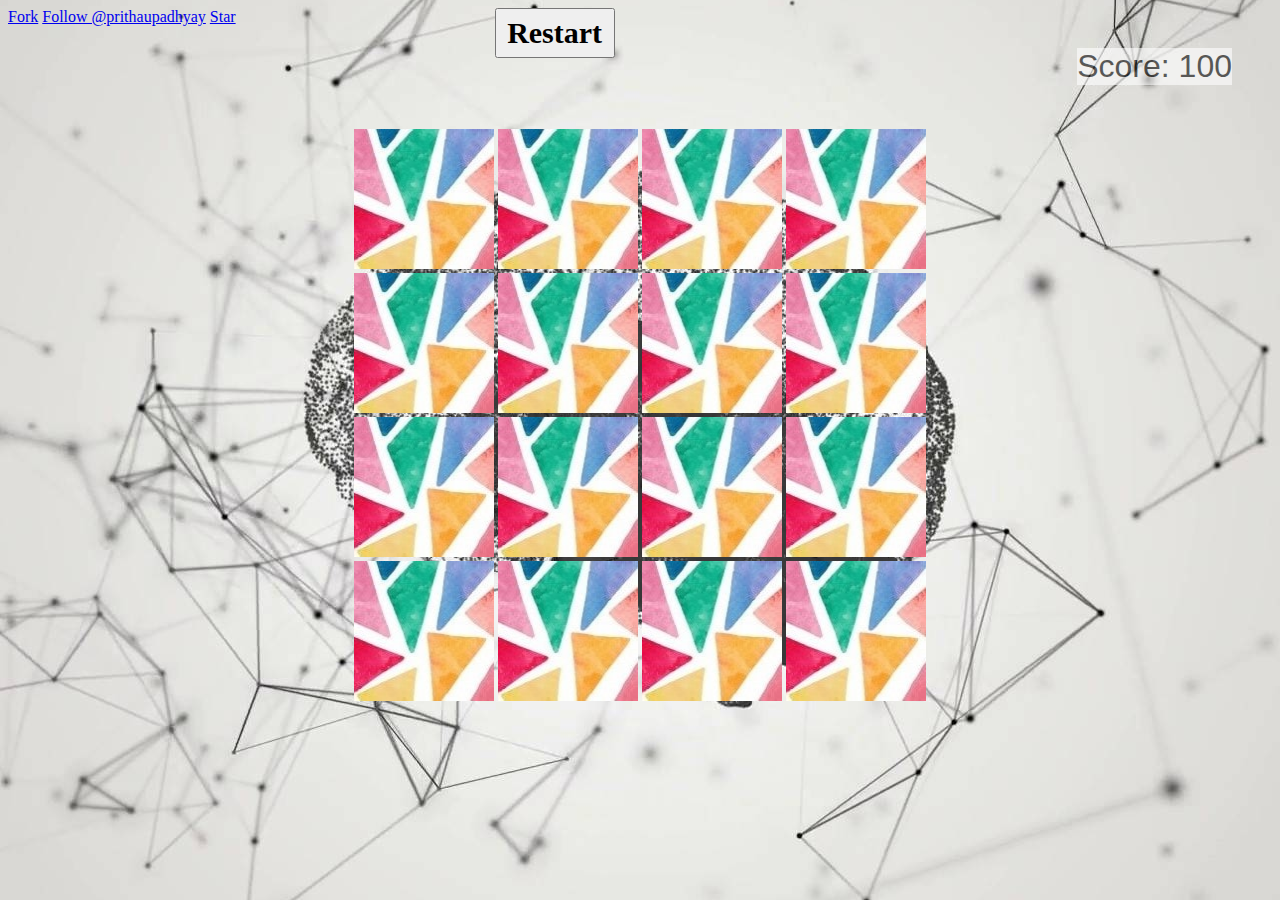
==== memory.html @ 2ec121fa "conflicts r resolved" ====
<!DOCTYPE html>
<!--[if lt IE 7]>      <html class="no-js lt-ie9 lt-ie8 lt-ie7"> <![endif]-->
<!--[if IE 7]>         <html class="no-js lt-ie9 lt-ie8"> <![endif]-->
<!--[if IE 8]>         <html class="no-js lt-ie9"> <![endif]-->
<!--[if gt IE 8]><!--> <html class="no-js"> <!--<![endif]-->
	<head>
		<meta charset="utf-8">
		<meta http-equiv="X-UA-Compatible" content="IE=edge">
		<title>Memory-Game</title>
		<meta name="description" content="">
		<meta name="viewport" content="width=device-width, initial-scale=1">
		<link rel="shortcut icon" type="image/x-icon" href="image/favicon.ico" />
		<link rel="stylesheet" type="text/css" href="css/memory.css">
		<script type="text/javascript" src="js/memory.js"></script>
	</head>
	<body>
		<!--[if lt IE 7]>
			<p class="browsehappy">You are using an <strong>outdated</strong> browser. Please <a href="#">upgrade your browser</a> to improve your experience.</p>
		<![endif]-->

		<header class="top-bar">
			<div class="col-13">
				<a class="github-button" href="https://github.com/prithaupadhyay/Memory-Game/fork" data-icon="octicon-repo-forked" data-size="large" data-show-count="true" aria-label="Fork prithaupadhyay/Memory-Game on GitHub">Fork</a>
				<a class="github-button" href="https://github.com/prithaupadhyay" data-size="large" data-show-count="true" aria-label="Follow @prithaupadhyay on GitHub">Follow @prithaupadhyay</a>
				<a class="github-button" href="https://github.com/prithaupadhyay/Memory-Game" data-icon="octicon-star" data-size="large" data-show-count="true" aria-label="Star prithaupadhyay/Memory-Game on GitHub">Star</a>
			</div>
			<div class="col-13">
				<button onclick="window.location.reload()" id="newgame" data-size="large"><b>Restart</b></button>
			</div>
			<div class="col-13">
        <div class="score-box" id="score">Score: 100</div>
        <div class="name-box" id="nameBox"></div>      
      </div>
      

		</header>

		<main class="main">
			<div id="boxes">
				<img class="box" id="box-0" src="image/pattern.jpg" onclick="change('box-0')" >
				<img class="box" id="box-1" src="image/pattern.jpg" onclick="change('box-1')" >
				<img class="box" id="box-2" src="image/pattern.jpg" onclick="change('box-2')" >			
				<img class="box" id="box-3" src="image/pattern.jpg" onclick="change('box-3')"> </br>
				<img class="box" id="box-4" src="image/pattern.jpg" onclick="change('box-4')">
				<img class="box" id="box-5" src="image/pattern.jpg" onclick="change('box-5')">
				<img class="box" id="box-6" src="image/pattern.jpg" onclick="change('box-6')">
				<img class="box" id="box-7" src="image/pattern.jpg" onclick="change('box-7')"></br>
				<img class="box" id="box-8" src="image/pattern.jpg" onclick="change('box-8')">
				<img class="box" id="box-9" src="image/pattern.jpg" onclick="change('box-9')">
				<img class="box" id="box-10" src="image/pattern.jpg" onclick="change('box-10')">
				<img class="box" id="box-11" src="image/pattern.jpg" onclick="change('box-11')"></br>
				<img class="box" id="box-12" src="image/pattern.jpg" onclick="change('box-12')">
				<img class="box" id="box-13" src="image/pattern.jpg" onclick="change('box-13')">
				<img class="box" id="box-14" src="image/pattern.jpg" onclick="change('box-14')">
				<img class="box" id="box-15" src="image/pattern.jpg" onclick="change('box-15')">
			</div>
		</main>
		
		<script async defer src="https://buttons.github.io/buttons.js"></script>
	</body>
</html>
---- css/memory.css ----
body { 
	background-image: url('../image/back.jpg');
    background-repeat: no-repeat;
    background-attachment: fixed;
    background-position: center; 
}

#boxes {
	margin: 0 auto;
	display: inline-block;
}

div.score-box{
	margin: 40px;
  background-color: #ffffff;
	opacity: 0.6;
	padding: 1;
	filter: alpha(opacity=60);
	overflow-wrap: normal;
	font-family: "Helvetica Neue", Helvetica, Arial, sans-serif; 
	font-size: 32px;
}

div.name-box{
	margin: 40px;
  background-color: #ffffff;
	opacity: 0.6;
	padding: 1;
	filter: alpha(opacity=60);
	overflow-wrap: normal;
	font-family: "Helvetica Neue", Helvetica, Arial, sans-serif; 
  font-size: 32px;
  float: right;
}

#score {
	float: right;
	color:black;
	font-family: "Helvetica Neue", Helvetica, Arial, sans-serif; 
}

#newgame {
	align-content: center;
	margin-left:15.5%;
	height: 50px;
	width: 120px;
	font-family: Palatino;
	font-size: 30px;
}

.top-bar {
	width: 100%;
	display: inline-block;
}
.col-13 {
	width: 33.333%;
	display: inline-block;
	float: left;
}
.main {
	width: 100%;
	text-align: center;
	display: block;
	position: relative;
}

/* fixe size of the cards */
.box {
	width: 140px;
	height: 140px;
}
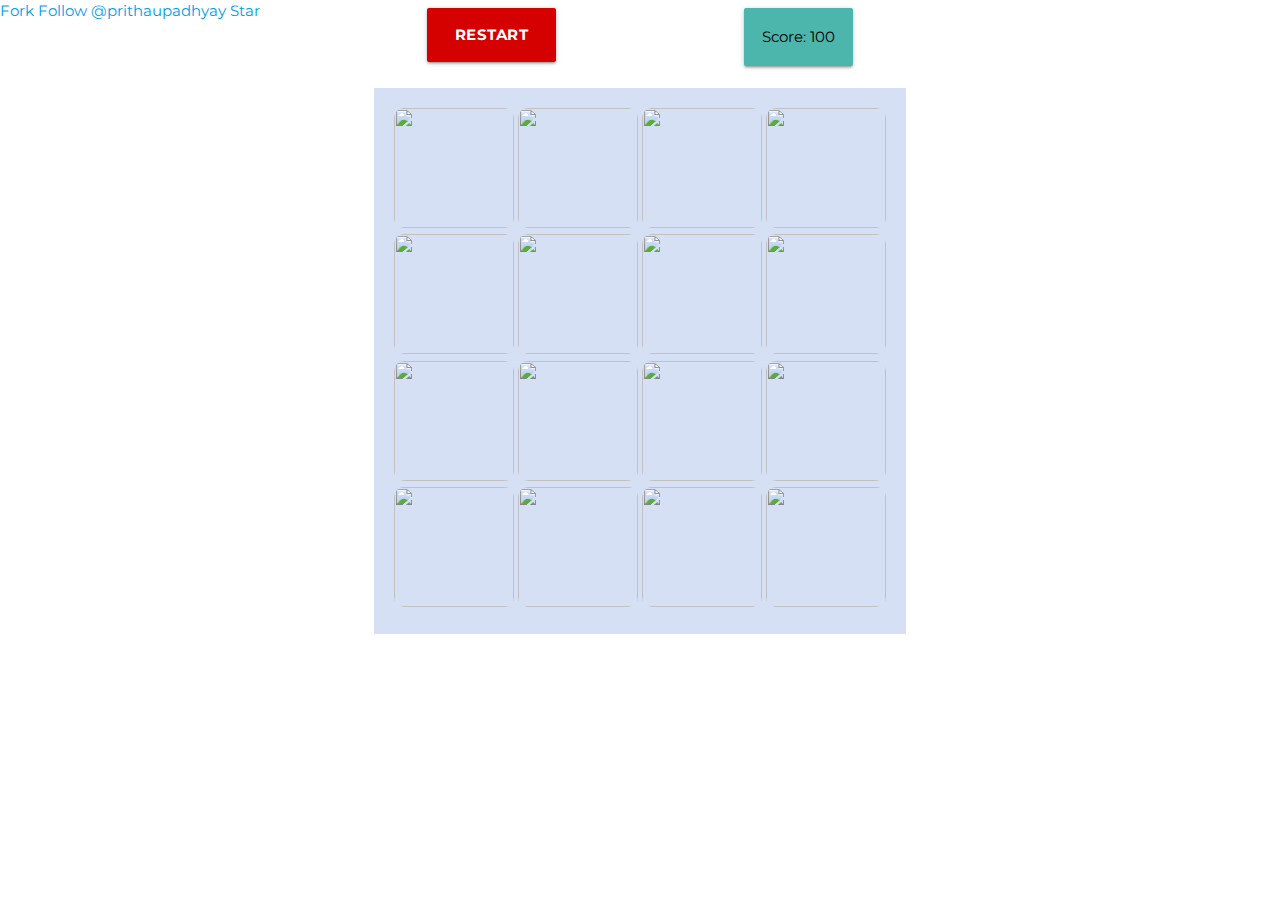
==== commit a1249ee4: "Merge c9aeec223b2900719124c784b99b8e556495a9ef into 7ae0ef8dab03004ec403d3269e22f4e4272beb1a" ====
--- a/memory.html
+++ b/memory.html
@@ -2,7 +2,8 @@
 <!--[if lt IE 7]>      <html class="no-js lt-ie9 lt-ie8 lt-ie7"> <![endif]-->
 <!--[if IE 7]>         <html class="no-js lt-ie9 lt-ie8"> <![endif]-->
 <!--[if IE 8]>         <html class="no-js lt-ie9"> <![endif]-->
-<!--[if gt IE 8]><!--> <html class="no-js"> <!--<![endif]-->
+<!--[if gt IE 8]><!-->
+<html class="no-js"> <!--<![endif]-->
 	<head>
 		<meta charset="utf-8">
 		<meta http-equiv="X-UA-Compatible" content="IE=edge">
@@ -10,9 +11,18 @@
 		<meta name="description" content="">
 		<meta name="viewport" content="width=device-width, initial-scale=1">
 		<link rel="shortcut icon" type="image/x-icon" href="image/favicon.ico" />
+		<link href="https://fonts.googleapis.com/css?family=Montserrat:400,700" rel="stylesheet">
 		<link rel="stylesheet" type="text/css" href="css/memory.css">
 		<script type="text/javascript" src="js/memory.js"></script>
+		<!-- Compiled and minified CSS -->
+	  <link rel="stylesheet" href="https://cdnjs.cloudflare.com/ajax/libs/materialize/1.0.0/css/materialize.min.css">
+
+	  <!-- Compiled and minified JavaScript -->
+	  <script src="https://cdnjs.cloudflare.com/ajax/libs/materialize/1.0.0/js/materialize.min.js"></script>
+
 	</head>
+
+
 	<body>
 		<!--[if lt IE 7]>
 			<p class="browsehappy">You are using an <strong>outdated</strong> browser. Please <a href="#">upgrade your browser</a> to improve your experience.</p>
@@ -25,37 +35,33 @@
 				<a class="github-button" href="https://github.com/prithaupadhyay/Memory-Game" data-icon="octicon-star" data-size="large" data-show-count="true" aria-label="Star prithaupadhyay/Memory-Game on GitHub">Star</a>
 			</div>
 			<div class="col-13">
-				<button onclick="window.location.reload()" id="newgame" data-size="large"><b>Restart</b></button>
+				<a class="waves-effect red accent-4 btn-large" onclick="window.location.reload()" id="newgame" data-size="large"><b>Restart</b></a>
+				<div class="card-panel teal lighten-2" id="score">Score: 100</div>
 			</div>
-			<div class="col-13">
-        <div class="score-box" id="score">Score: 100</div>
-        <div class="name-box" id="nameBox"></div>      
-      </div>
-      
-
+			</div>
 		</header>
 
 		<main class="main">
 			<div id="boxes">
-				<img class="box" id="box-0" src="image/pattern.jpg" onclick="change('box-0')" >
-				<img class="box" id="box-1" src="image/pattern.jpg" onclick="change('box-1')" >
-				<img class="box" id="box-2" src="image/pattern.jpg" onclick="change('box-2')" >			
-				<img class="box" id="box-3" src="image/pattern.jpg" onclick="change('box-3')"> </br>
-				<img class="box" id="box-4" src="image/pattern.jpg" onclick="change('box-4')">
-				<img class="box" id="box-5" src="image/pattern.jpg" onclick="change('box-5')">
-				<img class="box" id="box-6" src="image/pattern.jpg" onclick="change('box-6')">
-				<img class="box" id="box-7" src="image/pattern.jpg" onclick="change('box-7')"></br>
-				<img class="box" id="box-8" src="image/pattern.jpg" onclick="change('box-8')">
-				<img class="box" id="box-9" src="image/pattern.jpg" onclick="change('box-9')">
-				<img class="box" id="box-10" src="image/pattern.jpg" onclick="change('box-10')">
-				<img class="box" id="box-11" src="image/pattern.jpg" onclick="change('box-11')"></br>
-				<img class="box" id="box-12" src="image/pattern.jpg" onclick="change('box-12')">
-				<img class="box" id="box-13" src="image/pattern.jpg" onclick="change('box-13')">
-				<img class="box" id="box-14" src="image/pattern.jpg" onclick="change('box-14')">
-				<img class="box" id="box-15" src="image/pattern.jpg" onclick="change('box-15')">
+				<img class="box" id="box-0" src="image/pattern2.jpg" onclick="change('box-0')" >
+				<img class="box" id="box-1" src="image/pattern2.jpg" onclick="change('box-1')" >
+				<img class="box" id="box-2" src="image/pattern2.jpg" onclick="change('box-2')" >
+				<img class="box" id="box-3" src="image/pattern2.jpg" onclick="change('box-3')"> </br>
+				<img class="box" id="box-4" src="image/pattern2.jpg" onclick="change('box-4')">
+				<img class="box" id="box-5" src="image/pattern2.jpg" onclick="change('box-5')">
+				<img class="box" id="box-6" src="image/pattern2.jpg" onclick="change('box-6')">
+				<img class="box" id="box-7" src="image/pattern2.jpg" onclick="change('box-7')"></br>
+				<img class="box" id="box-8" src="image/pattern2.jpg" onclick="change('box-8')">
+				<img class="box" id="box-9" src="image/pattern2.jpg" onclick="change('box-9')">
+				<img class="box" id="box-10" src="image/pattern2.jpg" onclick="change('box-10')">
+				<img class="box" id="box-11" src="image/pattern2.jpg" onclick="change('box-11')"></br>
+				<img class="box" id="box-12" src="image/pattern2.jpg" onclick="change('box-12')">
+				<img class="box" id="box-13" src="image/pattern2.jpg" onclick="change('box-13')">
+				<img class="box" id="box-14" src="image/pattern2.jpg" onclick="change('box-14')">
+				<img class="box" id="box-15" src="image/pattern2.jpg" onclick="change('box-15')">
 			</div>
 		</main>
-		
+
 		<script async defer src="https://buttons.github.io/buttons.js"></script>
 	</body>
-</html>+</html>
--- a/css/memory.css
+++ b/css/memory.css
@@ -1,51 +1,41 @@
-body { 
-	background-image: url('../image/back.jpg');
+body {
+	background-image: url('../image/bg.jpg');
     background-repeat: no-repeat;
     background-attachment: fixed;
-    background-position: center; 
+    background-position: center;
+		font-family: 'Montserrat', sans-serif;
 }
 
 #boxes {
 	margin: 0 auto;
 	display: inline-block;
+	padding: 20px;
+	background-color: rgba(50,100,200,0.2);
 }
 
-div.score-box{
+div.score-box {
 	margin: 40px;
   background-color: #ffffff;
 	opacity: 0.6;
 	padding: 1;
 	filter: alpha(opacity=60);
 	overflow-wrap: normal;
-	font-family: "Helvetica Neue", Helvetica, Arial, sans-serif; 
 	font-size: 32px;
-}
-
-div.name-box{
-	margin: 40px;
-  background-color: #ffffff;
-	opacity: 0.6;
-	padding: 1;
-	filter: alpha(opacity=60);
-	overflow-wrap: normal;
-	font-family: "Helvetica Neue", Helvetica, Arial, sans-serif; 
-  font-size: 32px;
-  float: right;
 }
 
 #score {
 	float: right;
 	color:black;
-	font-family: "Helvetica Neue", Helvetica, Arial, sans-serif; 
 }
 
 #newgame {
 	align-content: center;
-	margin-left:15.5%;
-	height: 50px;
-	width: 120px;
-	font-family: Palatino;
-	font-size: 30px;
+	font-size: 15px;
+	margin-top: 8px;
+}
+
+.card-panel {
+	padding: 18px !important;
 }
 
 .top-bar {
@@ -66,6 +56,12 @@
 
 /* fixe size of the cards */
 .box {
-	width: 140px;
-	height: 140px;
-}+	width: 120px;
+	height: 120px;
+	transition: transform 0.5s;
+	border-radius: 10px;
+}
+
+.box:hover {
+	transform: scale(1.05);
+}
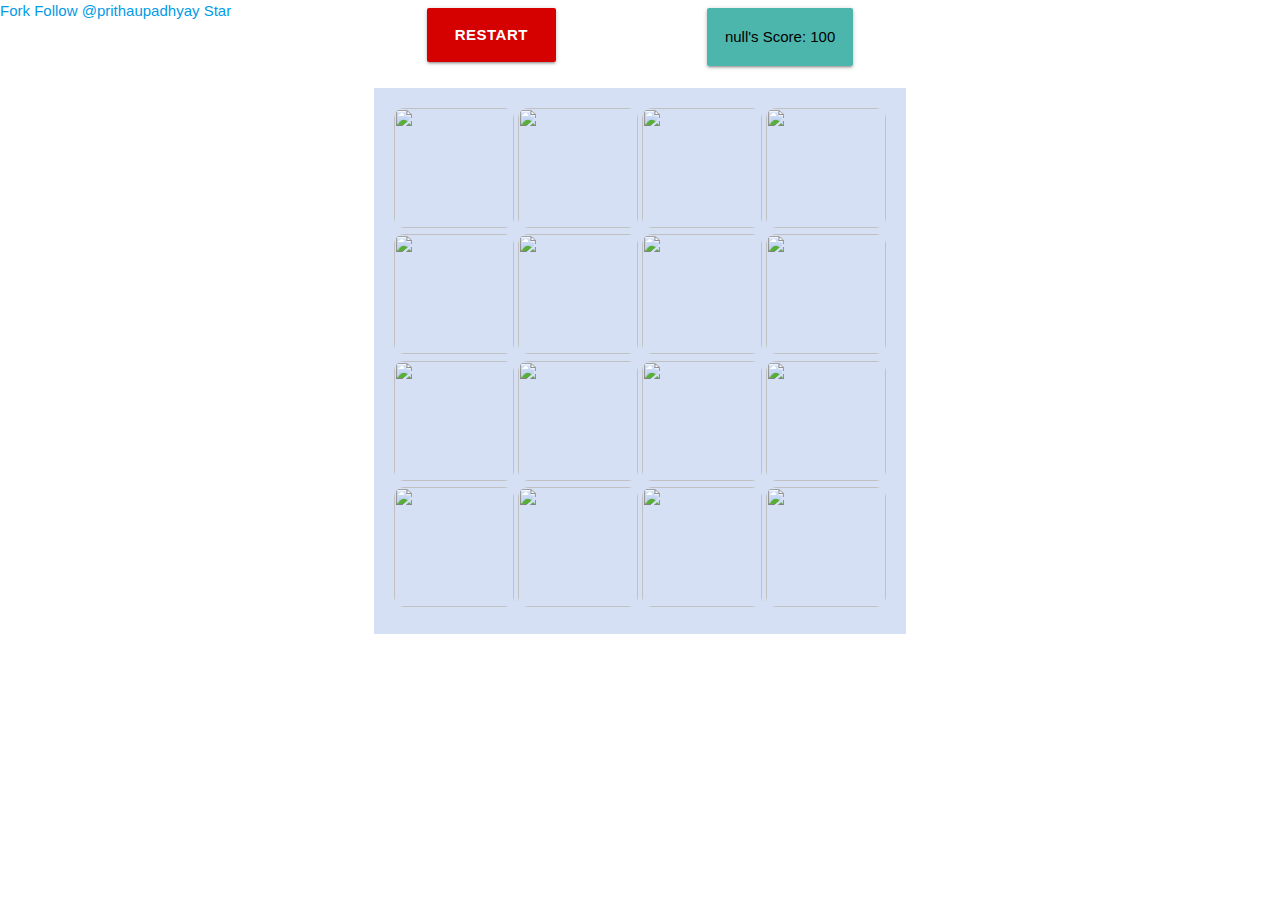
==== commit 4074e547: "Merge pull request #33 from Vishal1541/master" ====
--- a/memory.html
+++ b/memory.html
@@ -2,8 +2,8 @@
 <!--[if lt IE 7]>      <html class="no-js lt-ie9 lt-ie8 lt-ie7"> <![endif]-->
 <!--[if IE 7]>         <html class="no-js lt-ie9 lt-ie8"> <![endif]-->
 <!--[if IE 8]>         <html class="no-js lt-ie9"> <![endif]-->
-<!--[if gt IE 8]><!-->
-<html class="no-js"> <!--<![endif]-->
+<!--[if gt IE 8]><!--> <html class="no-js"> <!--<![endif]-->
+<script src="./js/memory.js"></script>
 	<head>
 		<meta charset="utf-8">
 		<meta http-equiv="X-UA-Compatible" content="IE=edge">
@@ -11,32 +11,31 @@
 		<meta name="description" content="">
 		<meta name="viewport" content="width=device-width, initial-scale=1">
 		<link rel="shortcut icon" type="image/x-icon" href="image/favicon.ico" />
-		<link href="https://fonts.googleapis.com/css?family=Montserrat:400,700" rel="stylesheet">
 		<link rel="stylesheet" type="text/css" href="css/memory.css">
 		<script type="text/javascript" src="js/memory.js"></script>
 		<!-- Compiled and minified CSS -->
-	  <link rel="stylesheet" href="https://cdnjs.cloudflare.com/ajax/libs/materialize/1.0.0/css/materialize.min.css">
+	    <link rel="stylesheet" href="https://cdnjs.cloudflare.com/ajax/libs/materialize/1.0.0/css/materialize.min.css">
 
-	  <!-- Compiled and minified JavaScript -->
-	  <script src="https://cdnjs.cloudflare.com/ajax/libs/materialize/1.0.0/js/materialize.min.js"></script>
-
+	    <!-- Compiled and minified JavaScript -->
+	    <script src="https://cdnjs.cloudflare.com/ajax/libs/materialize/1.0.0/js/materialize.min.js"></script>
 	</head>
-
-
 	<body>
 		<!--[if lt IE 7]>
 			<p class="browsehappy">You are using an <strong>outdated</strong> browser. Please <a href="#">upgrade your browser</a> to improve your experience.</p>
 		<![endif]-->
 
+
 		<header class="top-bar">
 			<div class="col-13">
 				<a class="github-button" href="https://github.com/prithaupadhyay/Memory-Game/fork" data-icon="octicon-repo-forked" data-size="large" data-show-count="true" aria-label="Fork prithaupadhyay/Memory-Game on GitHub">Fork</a>
-				<a class="github-button" href="https://github.com/prithaupadhyay" data-size="large" data-show-count="true" aria-label="Follow @prithaupadhyay on GitHub">Follow @prithaupadhyay</a>
+				<a class="github-button" href="https://github.com/prithaupadhyay" data-size="large" data-show-count="true" 	aria-label="Follow @prithaupadhyay on GitHub">Follow @prithaupadhyay</a>
 				<a class="github-button" href="https://github.com/prithaupadhyay/Memory-Game" data-icon="octicon-star" data-size="large" data-show-count="true" aria-label="Star prithaupadhyay/Memory-Game on GitHub">Star</a>
 			</div>
-			<div class="col-13">
+			<div class="col-13"><!-- 
+				<button onclick="window.location.reload()" id="newgame" data-size="large"><b>Restart</b></button> -->
+
 				<a class="waves-effect red accent-4 btn-large" onclick="window.location.reload()" id="newgame" data-size="large"><b>Restart</b></a>
-				<div class="card-panel teal lighten-2" id="score">Score: 100</div>
+				<div class="card-panel teal lighten-2" id="score"></div>
 			</div>
 			</div>
 		</header>
@@ -45,7 +44,7 @@
 			<div id="boxes">
 				<img class="box" id="box-0" src="image/pattern2.jpg" onclick="change('box-0')" >
 				<img class="box" id="box-1" src="image/pattern2.jpg" onclick="change('box-1')" >
-				<img class="box" id="box-2" src="image/pattern2.jpg" onclick="change('box-2')" >
+				<img class="box" id="box-2" src="image/pattern2.jpg" onclick="change('box-2')" >			
 				<img class="box" id="box-3" src="image/pattern2.jpg" onclick="change('box-3')"> </br>
 				<img class="box" id="box-4" src="image/pattern2.jpg" onclick="change('box-4')">
 				<img class="box" id="box-5" src="image/pattern2.jpg" onclick="change('box-5')">
@@ -61,7 +60,12 @@
 				<img class="box" id="box-15" src="image/pattern2.jpg" onclick="change('box-15')">
 			</div>
 		</main>
-
+		<script type="text/javascript">
+			var name = prompt("Enter your name: ");
+			document.getElementById("score").innerHTML = name + "'s Score: 100";
+			inputName(name);
+		</script>
+		
 		<script async defer src="https://buttons.github.io/buttons.js"></script>
 	</body>
-</html>
+</html>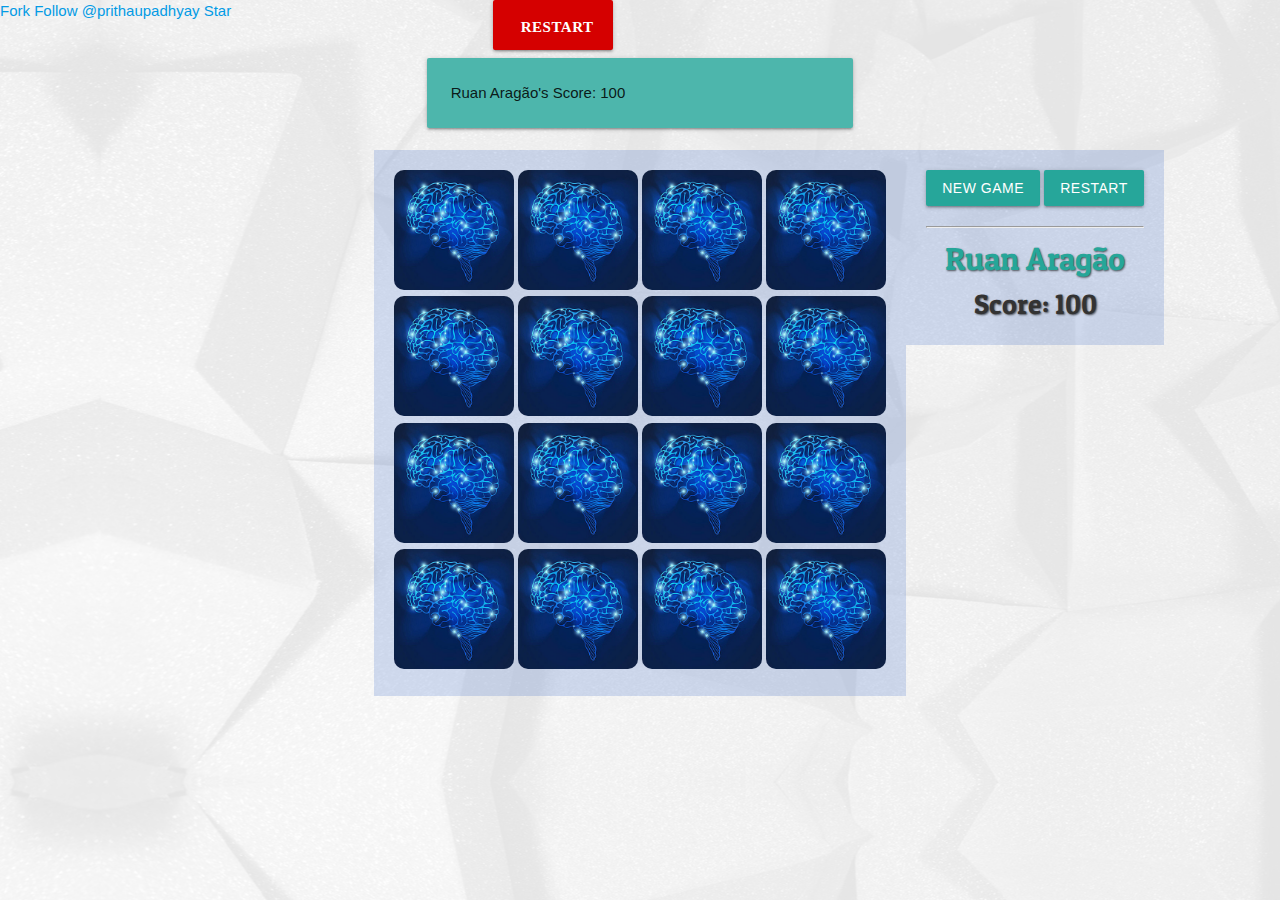
==== commit 9eac8207: "Column data score" ====
--- a/memory.html
+++ b/memory.html
@@ -13,6 +13,8 @@
 		<link rel="shortcut icon" type="image/x-icon" href="image/favicon.ico" />
 		<link rel="stylesheet" type="text/css" href="css/memory.css">
 		<script type="text/javascript" src="js/memory.js"></script>
+		<!-- Font -->
+		<link href="https://fonts.googleapis.com/css?family=Patua+One&display=swap" rel="stylesheet">
 		<!-- Compiled and minified CSS -->
 	    <link rel="stylesheet" href="https://cdnjs.cloudflare.com/ajax/libs/materialize/1.0.0/css/materialize.min.css">
 
@@ -59,9 +61,16 @@
 				<img class="box" id="box-14" src="image/pattern2.jpg" onclick="change('box-14')">
 				<img class="box" id="box-15" src="image/pattern2.jpg" onclick="change('box-15')">
 			</div>
+			<div class="data-box">
+				<button class="btn">New game</button>
+				<button class="btn">Restart</button>
+				<hr class="sub-buttons">
+				<span class="player player-name">Ruan Aragão</span>
+				<span class="player player-score">Score: 100</span>
+			</div>
 		</main>
 		<script type="text/javascript">
-			var name = prompt("Enter your name: ");
+			var name = "Ruan Aragão";//prompt("Enter your name: "); INDEV
 			document.getElementById("score").innerHTML = name + "'s Score: 100";
 			inputName(name);
 		</script>
--- a/css/memory.css
+++ b/css/memory.css
@@ -1,52 +1,81 @@
 body {
 	background-image: url('../image/bg.jpg');
-    background-repeat: no-repeat;
-    background-attachment: fixed;
-    background-position: center;
-		font-family: 'Montserrat', sans-serif;
+	background-repeat: no-repeat;
+	background-attachment: fixed;
+	background-position: center;
 }
 
 #boxes {
 	margin: 0 auto;
 	display: inline-block;
 	padding: 20px;
-	background-color: rgba(50,100,200,0.2);
+	background-color: rgba(50, 100, 200, 0.2);
 }
 
-div.score-box {
+.data-box {
+	margin: 0 auto;
+	display: inline-block;
+	padding: 20px;
+	top: auto;
+	position: absolute;
+	background-color: rgba(50, 100, 200, 0.2);
+}
+
+hr.sub-buttons {
+	margin-top: 20px;
+}
+
+.player {
+	font-family: 'Patua One', cursive;
+	display: block;
+	text-shadow: 1px 1px 2px rgba(0,0,0,0.6);
+}
+.player-name {
+	color: #26a699;
+	font-size: 32px;
+}
+.player-score {
+	color: #333;
+	font-size: 28px
+}
+
+/* div.score-box {
 	margin: 40px;
-  background-color: #ffffff;
+	background-color: #ffffff;
 	opacity: 0.6;
 	padding: 1;
 	filter: alpha(opacity=60);
 	overflow-wrap: normal;
+	font-family: "Helvetica Neue", Helvetica, Arial, sans-serif;
 	font-size: 32px;
-}
+} */
 
-#score {
+/* #score {
 	float: right;
-	color:black;
-}
+	color: black;
+	font-family: "Helvetica Neue", Helvetica, Arial, sans-serif;
+} */
 
 #newgame {
 	align-content: center;
+	margin-left: 15.5%;
+	height: 50px;
+	width: 120px;
+	font-family: Palatino;
 	font-size: 15px;
-	margin-top: 8px;
-}
-
-.card-panel {
-	padding: 18px !important;
 }
 
 .top-bar {
 	width: 100%;
 	display: inline-block;
 }
+
 .col-13 {
 	width: 33.333%;
 	display: inline-block;
 	float: left;
 }
+
 .main {
 	width: 100%;
 	text-align: center;
@@ -58,6 +87,7 @@
 .box {
 	width: 120px;
 	height: 120px;
+	cursor: pointer;
 	transition: transform 0.5s;
 	border-radius: 10px;
 }
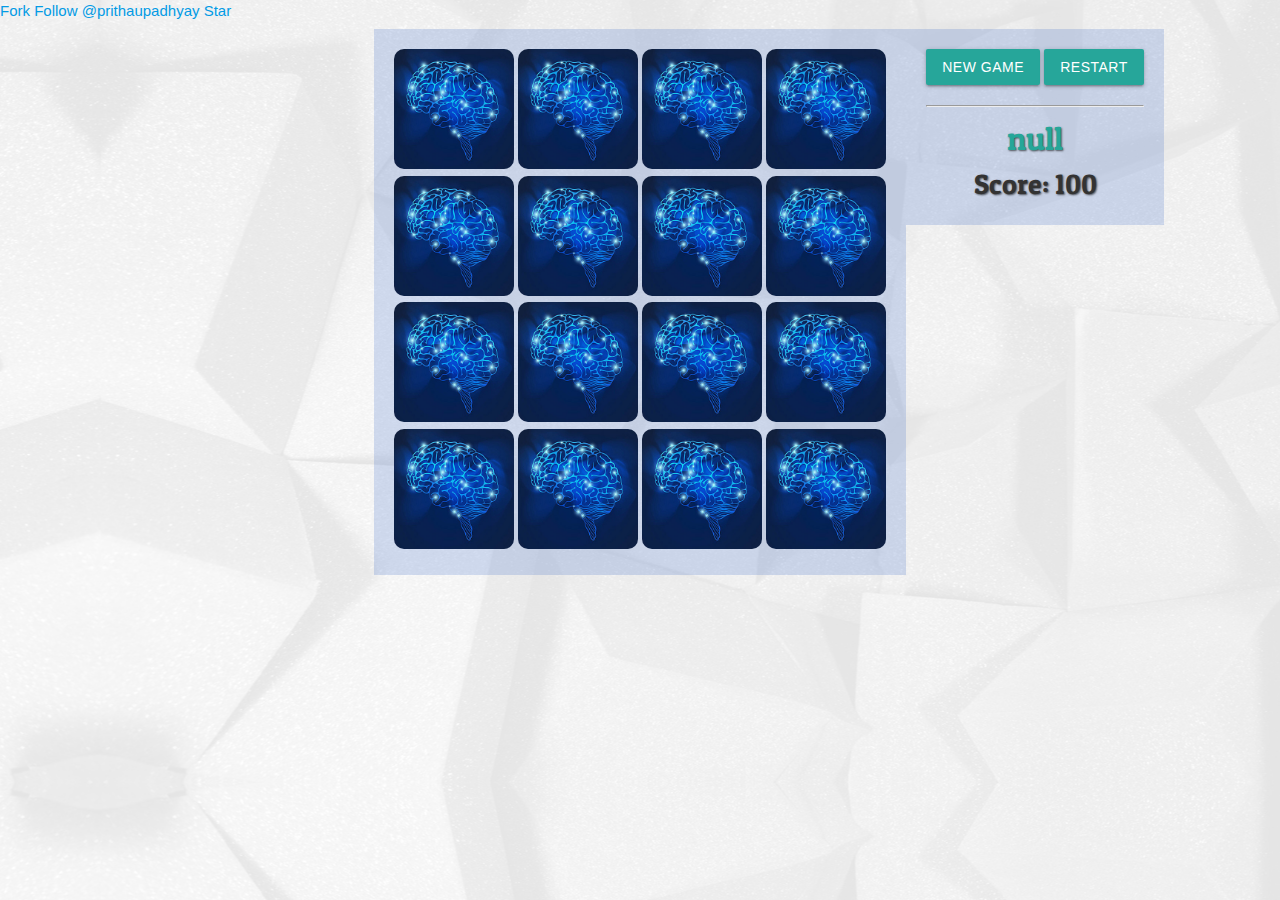
==== commit 2225e679: "functions name and score" ====
--- a/memory.html
+++ b/memory.html
@@ -36,8 +36,9 @@
 			<div class="col-13"><!-- 
 				<button onclick="window.location.reload()" id="newgame" data-size="large"><b>Restart</b></button> -->
 
-				<a class="waves-effect red accent-4 btn-large" onclick="window.location.reload()" id="newgame" data-size="large"><b>Restart</b></a>
-				<div class="card-panel teal lighten-2" id="score"></div>
+				<!-- <a class="waves-effect red accent-4 btn-large" onclick="window.location.reload()" id="newgame" data-size="large"><b>Restart</b></a> -->
+				<!-- <div class="card-panel teal lighten-2" id="score"></div> -->
+
 			</div>
 			</div>
 		</header>
@@ -62,17 +63,31 @@
 				<img class="box" id="box-15" src="image/pattern2.jpg" onclick="change('box-15')">
 			</div>
 			<div class="data-box">
-				<button class="btn">New game</button>
-				<button class="btn">Restart</button>
+				<button class="btn" id="btn-newgame" onclick="NewGame()">New game</button>
+				<button class="btn" id="btn-restart" onclick="Restart()">Restart</button>
 				<hr class="sub-buttons">
-				<span class="player player-name">Ruan Aragão</span>
-				<span class="player player-score">Score: 100</span>
+				<span class="player player-name" id="player-name">Name</span>
+				<span class="player player-score">Score: <span id="score-point">0</span></span>
 			</div>
 		</main>
 		<script type="text/javascript">
-			var name = "Ruan Aragão";//prompt("Enter your name: "); INDEV
-			document.getElementById("score").innerHTML = name + "'s Score: 100";
+			var name;// = "Ruan Aragão";//prompt("Enter your name: "); INDEV
+			if (name == "" || name == null) NewGame();
+			document.getElementById("player-name").innerHTML = name;
+			document.getElementById("score-point").innerHTML = 100;
 			inputName(name);
+
+			function NewGame(name) {
+
+				name = prompt("Enter your name: ");
+				inputName(name);
+				window.location.reload();
+			}
+
+			function Restart(params) {
+				window.location.reload();
+			}
+
 		</script>
 		
 		<script async defer src="https://buttons.github.io/buttons.js"></script>
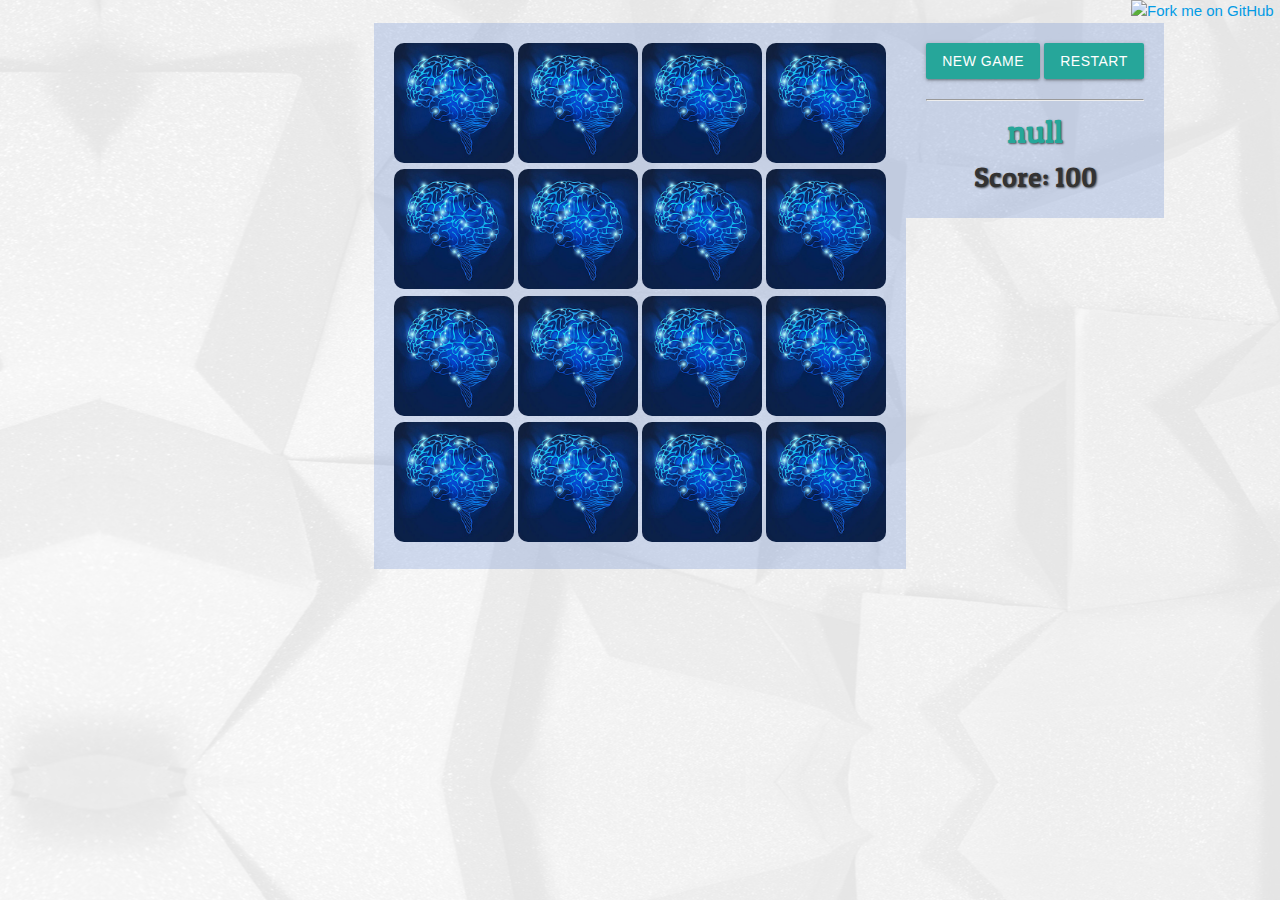
==== commit 7d3670b5: "Github ribbon" ====
--- a/memory.html
+++ b/memory.html
@@ -29,9 +29,9 @@
 
 		<header class="top-bar">
 			<div class="col-13">
-				<a class="github-button" href="https://github.com/prithaupadhyay/Memory-Game/fork" data-icon="octicon-repo-forked" data-size="large" data-show-count="true" aria-label="Fork prithaupadhyay/Memory-Game on GitHub">Fork</a>
+				<!-- <a class="github-button" href="https://github.com/prithaupadhyay/Memory-Game/fork" data-icon="octicon-repo-forked" data-size="large" data-show-count="true" aria-label="Fork prithaupadhyay/Memory-Game on GitHub">Fork</a>
 				<a class="github-button" href="https://github.com/prithaupadhyay" data-size="large" data-show-count="true" 	aria-label="Follow @prithaupadhyay on GitHub">Follow @prithaupadhyay</a>
-				<a class="github-button" href="https://github.com/prithaupadhyay/Memory-Game" data-icon="octicon-star" data-size="large" data-show-count="true" aria-label="Star prithaupadhyay/Memory-Game on GitHub">Star</a>
+				<a class="github-button" href="https://github.com/prithaupadhyay/Memory-Game" data-icon="octicon-star" data-size="large" data-show-count="true" aria-label="Star prithaupadhyay/Memory-Game on GitHub">Star</a> -->
 			</div>
 			<div class="col-13"><!-- 
 				<button onclick="window.location.reload()" id="newgame" data-size="large"><b>Restart</b></button> -->
@@ -70,6 +70,9 @@
 				<span class="player player-score">Score: <span id="score-point">0</span></span>
 			</div>
 		</main>
+
+		<a href="https://github.com/RuanAragao/Memory-Game"><img width="149" height="149" src="https://github.blog/wp-content/uploads/2008/12/forkme_right_darkblue_121621.png?resize=149%2C149" class="attachment-full size-full" alt="Fork me on GitHub" data-recalc-dims="1"></a>
+
 		<script type="text/javascript">
 			var name;// = "Ruan Aragão";//prompt("Enter your name: "); INDEV
 			if (name == "" || name == null) NewGame();
--- a/css/memory.css
+++ b/css/memory.css
@@ -37,6 +37,12 @@
 .player-score {
 	color: #333;
 	font-size: 28px
+}
+
+.attachment-full {
+	position: absolute;
+	top: 0;
+	right: 0;
 }
 
 /* div.score-box {
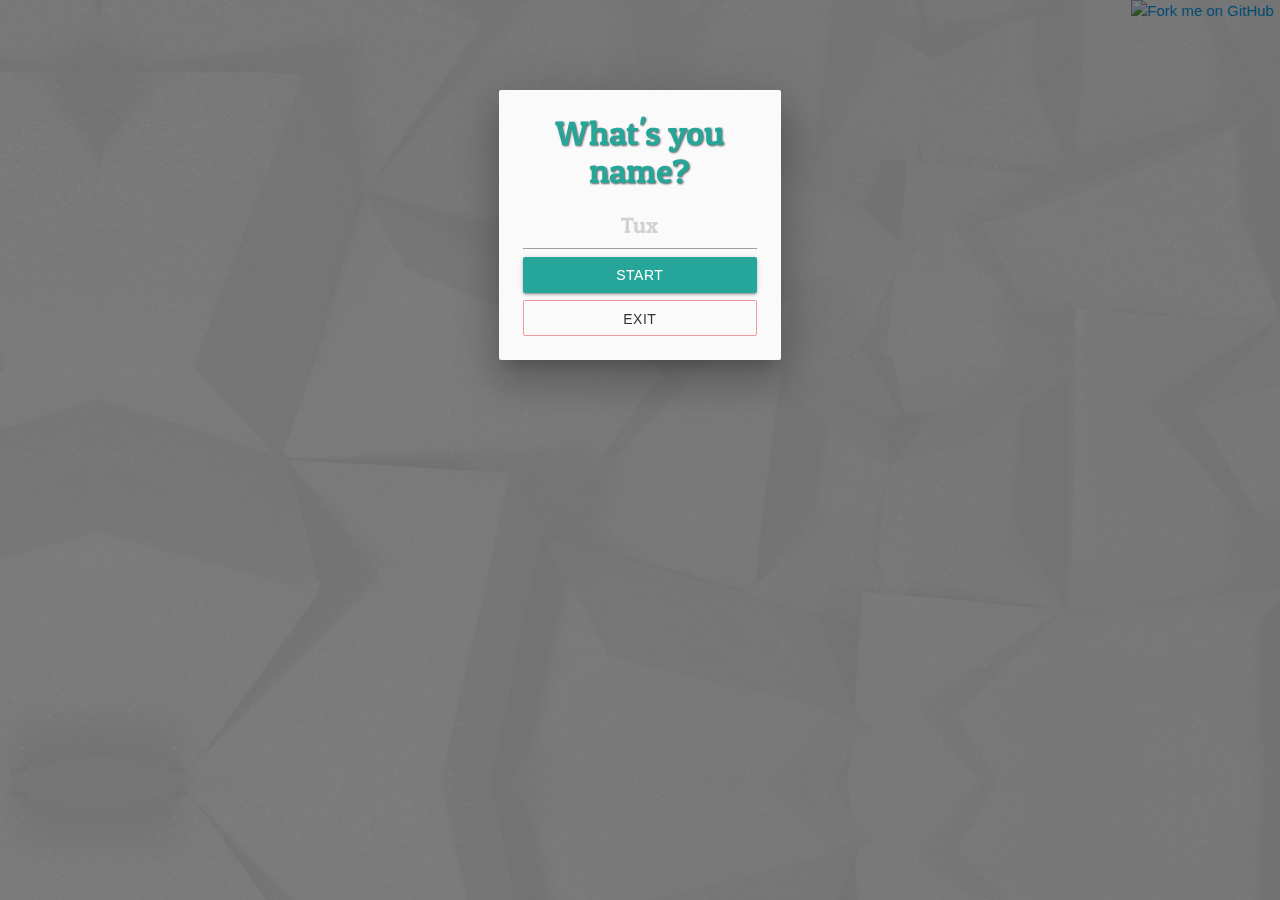
==== commit 7e979a6b: "Merge 14a248a91b80de8ab69a8392f66a2cb5d0d2d84d into 11cf372d4747d3ac26b9a3f7b789d40e0f1b6cfa" ====
--- a/memory.html
+++ b/memory.html
@@ -3,7 +3,6 @@
 <!--[if IE 7]>         <html class="no-js lt-ie9 lt-ie8"> <![endif]-->
 <!--[if IE 8]>         <html class="no-js lt-ie9"> <![endif]-->
 <!--[if gt IE 8]><!--> <html class="no-js"> <!--<![endif]-->
-<script src="./js/memory.js"></script>
 	<head>
 		<meta charset="utf-8">
 		<meta http-equiv="X-UA-Compatible" content="IE=edge">
@@ -16,10 +15,12 @@
 		<!-- Font -->
 		<link href="https://fonts.googleapis.com/css?family=Patua+One&display=swap" rel="stylesheet">
 		<!-- Compiled and minified CSS -->
-	    <link rel="stylesheet" href="https://cdnjs.cloudflare.com/ajax/libs/materialize/1.0.0/css/materialize.min.css">
+		<link rel="stylesheet" href="https://cdnjs.cloudflare.com/ajax/libs/materialize/1.0.0/css/materialize.min.css">
 
-	    <!-- Compiled and minified JavaScript -->
-	    <script src="https://cdnjs.cloudflare.com/ajax/libs/materialize/1.0.0/js/materialize.min.js"></script>
+		<!-- Compiled and minified JavaScript -->
+		<script src="https://cdnjs.cloudflare.com/ajax/libs/materialize/1.0.0/js/materialize.min.js"></script>
+		
+		<script src="./js/memory.js"></script>
 	</head>
 	<body>
 		<!--[if lt IE 7]>
@@ -29,17 +30,10 @@
 
 		<header class="top-bar">
 			<div class="col-13">
-				<!-- <a class="github-button" href="https://github.com/prithaupadhyay/Memory-Game/fork" data-icon="octicon-repo-forked" data-size="large" data-show-count="true" aria-label="Fork prithaupadhyay/Memory-Game on GitHub">Fork</a>
-				<a class="github-button" href="https://github.com/prithaupadhyay" data-size="large" data-show-count="true" 	aria-label="Follow @prithaupadhyay on GitHub">Follow @prithaupadhyay</a>
-				<a class="github-button" href="https://github.com/prithaupadhyay/Memory-Game" data-icon="octicon-star" data-size="large" data-show-count="true" aria-label="Star prithaupadhyay/Memory-Game on GitHub">Star</a> -->
+				
 			</div>
-			<div class="col-13"><!-- 
-				<button onclick="window.location.reload()" id="newgame" data-size="large"><b>Restart</b></button> -->
+			<div class="col-13">
 
-				<!-- <a class="waves-effect red accent-4 btn-large" onclick="window.location.reload()" id="newgame" data-size="large"><b>Restart</b></a> -->
-				<!-- <div class="card-panel teal lighten-2" id="score"></div> -->
-
-			</div>
 			</div>
 		</header>
 
@@ -71,22 +65,77 @@
 			</div>
 		</main>
 
-		<a href="https://github.com/RuanAragao/Memory-Game"><img width="149" height="149" src="https://github.blog/wp-content/uploads/2008/12/forkme_right_darkblue_121621.png?resize=149%2C149" class="attachment-full size-full" alt="Fork me on GitHub" data-recalc-dims="1"></a>
+		<!-- Modal Structure -->
+		<div id="modal1" class="modal modal-name" data-dismissible="false">
+			<div class="modal-content">
+				<h4>What's you name?</h4>
+				<form id="form-player-name">
+					<input type="text" id="new-player-name" placeholder="Tux" autofocus="autofocus" required="required">
+					<button id="btn-start" class="btn" type="submit">START</button>
+				</form>
+				<a href="./index.html" class="btn btn-exit waves-effect waves-teal btn-flat">EXIT</a>
+			</div>
+		</div>
+
+		<a href="https://github.com/prithaupadhyay/Memory-Game"><img width="149" height="149" src="https://github.blog/wp-content/uploads/2008/12/forkme_right_darkblue_121621.png?resize=149%2C149" class="attachment-full size-full" alt="Fork me on GitHub" data-recalc-dims="1"></a>
+
+		
+		<script>
+			M.AutoInit();
+
+			var elems = document.querySelectorAll('.modal');
+			var options = {
+				dismissible: false
+			};
+			var instances = M.Modal.init(elems, options);
+			
+			var elem = document.getElementById('modal1');
+			var modal_name = M.Modal.getInstance(elem);
+
+			
+
+			
+		</script>
 
 		<script type="text/javascript">
-			var name;// = "Ruan Aragão";//prompt("Enter your name: "); INDEV
-			if (name == "" || name == null) NewGame();
-			document.getElementById("player-name").innerHTML = name;
-			document.getElementById("score-point").innerHTML = 100;
-			inputName(name);
+			var name;
+			var form_name = document.getElementById('form-player-name');
+			var main = document.querySelector("body > main");
 
+			// Initialize game hidden
+			main.hidden = true;
+			
+			if (name == "" || name == null) {
+				// If no name for player, call new game function.
+				NewGame();
+			} else {
+				// If the player's name is set, build the game.
+				document.getElementById("player-name").innerHTML = name;
+				document.getElementById("score-point").innerHTML = 100;
+				main.hidden = false;
+			}
+			
+			// New player's name on submit form
+			form_name.addEventListener("submit", function (e) {
+				e.preventDefault();
+				NewPlayerName();
+			});
+
+			// Call new game
 			function NewGame(name) {
+				main.hidden = true;
+				modal_name.open();
+				return true;
+			}
 
-				name = prompt("Enter your name: ");
+			// Set new name for player
+			function NewPlayerName(e) {
+				name = document.getElementById('new-player-name').value;
 				inputName(name);
 				window.location.reload();
 			}
 
+			// Only restart game
 			function Restart(params) {
 				window.location.reload();
 			}
--- a/css/memory.css
+++ b/css/memory.css
@@ -101,3 +101,35 @@
 .box:hover {
 	transform: scale(1.05);
 }
+
+
+.modal-name {
+	max-width: 22%;
+}
+.modal-name h4 {
+	color: #26a699;
+	font-family: 'Patua One', cursive;
+	text-align: center;
+	text-shadow: 1px 1px 2px rgba(0,0,0,0.6);
+}
+.modal-name input {
+	color: #333;
+	font-family: 'Patua One', cursive;
+	font-size: 22px !important;
+	text-align: center;
+}
+.modal-name button {
+	width: 100%;
+}
+
+.modal-name .btn-exit {
+	width: 100%;
+	border: 1px solid #EF9A9A;
+	margin-top: 0.5em;
+}
+.modal-name .btn-exit:hover {
+	background-color: #EF9A9A;
+}
+.modal-name .btn-exit:active {
+	background-color: red;
+}